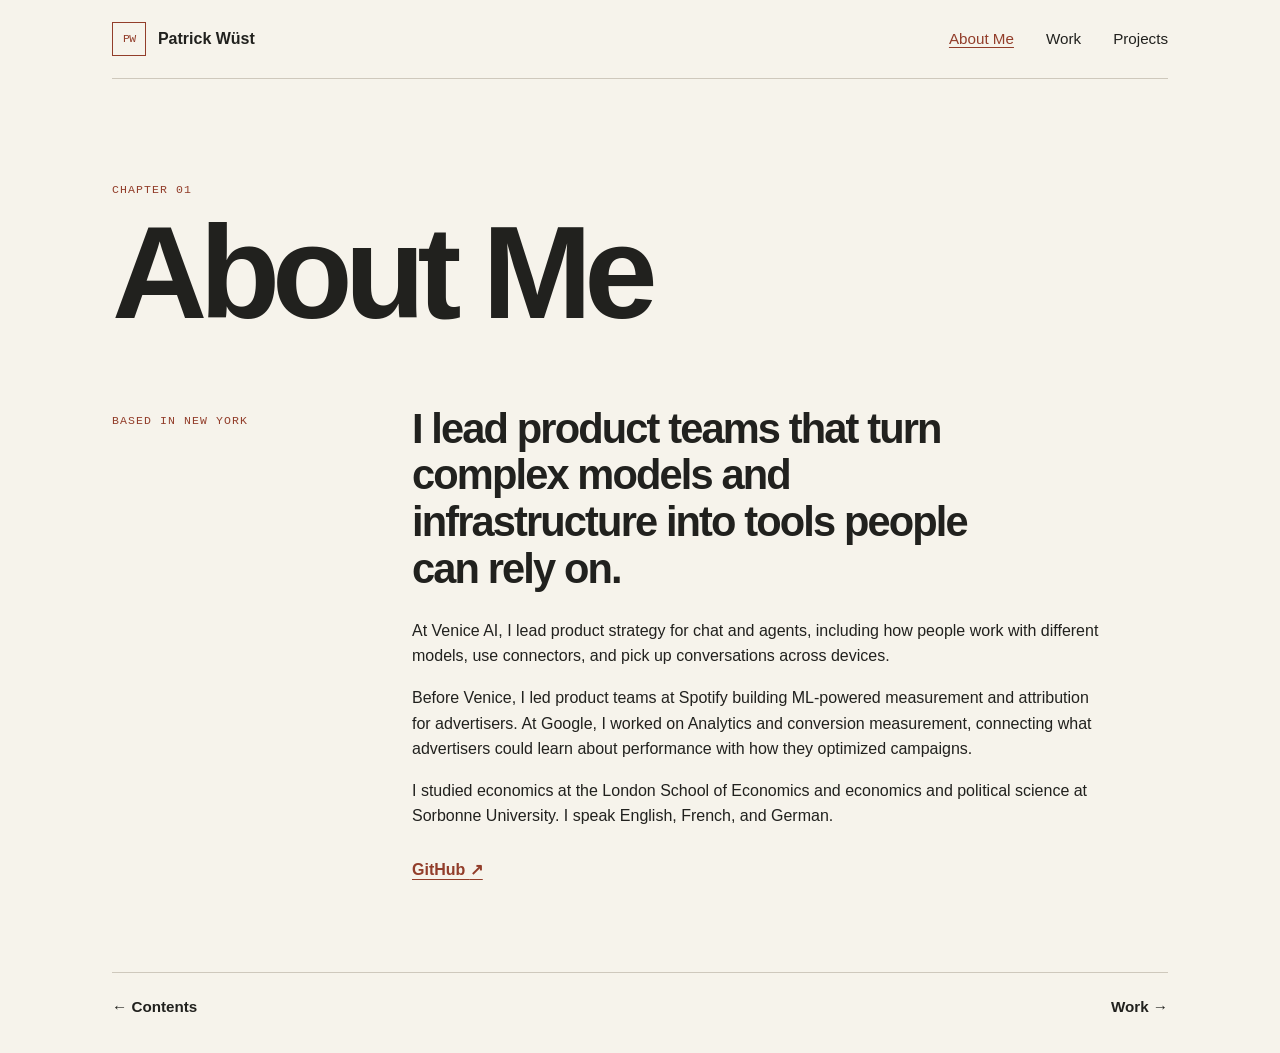
==== about.html @ 4e5ae0a1 "Publish Patrick Wüst portfolio" ====
<!doctype html>
<html lang="en">
<head>
  <meta charset="utf-8">
  <meta name="viewport" content="width=device-width, initial-scale=1">
  <meta name="description" content="About Patrick Wüst and his work across consumer AI, measurement, and analytics.">
  <title>About Me · Patrick Wüst</title>
  <link rel="stylesheet" href="styles.css">
</head>
<body>
  <a class="skip-link" href="#main">Skip to content</a>
  <header class="site-header frame">
    <a class="wordmark" href="index.html"><span class="monogram" aria-hidden="true">PW</span><span>Patrick Wüst</span></a>
    <nav class="primary-nav" aria-label="Primary">
      <a href="about.html" aria-current="page">About Me</a>
      <a href="work.html">Work</a>
      <a href="projects.html">Projects</a>
    </nav>
  </header>

  <main class="chapter frame" id="main" tabindex="-1">
    <header class="chapter-heading">
      <p class="label chapter-kicker">Chapter 01</p>
      <h1>About Me</h1>
    </header>

    <div class="editorial-row">
      <p class="label side-label">Based in New York</p>
      <div class="prose">
        <p class="lead">I lead product teams that turn complex models and infrastructure into tools people can rely on.</p>
        <p>At Venice AI, I lead product strategy for chat and agents, including how people work with different models, use connectors, and pick up conversations across devices.</p>
        <p>Before Venice, I led product teams at Spotify building ML-powered measurement and attribution for advertisers. At Google, I worked on Analytics and conversion measurement, connecting what advertisers could learn about performance with how they optimized campaigns.</p>
        <p>I studied economics at the London School of Economics and economics and political science at Sorbonne University. I speak English, French, and German.</p>
        <p class="profile-link"><a class="text-link" href="https://github.com/LaSiala3000">GitHub <span aria-hidden="true">↗</span></a></p>
      </div>
    </div>
  </main>

  <footer class="chapter-footer frame">
    <a href="index.html"><span aria-hidden="true">←</span> Contents</a>
    <a href="work.html">Work <span aria-hidden="true">→</span></a>
  </footer>
</body>
</html>
---- styles.css ----
:root {
  color-scheme: light;
  --paper: #f6f3eb;
  --ink: #21211e;
  --muted: #5d594f;
  --accent: #923d2a;
  --rule: #cec8bc;
  --sans: "Helvetica Neue", Helvetica, Arial, sans-serif;
  --mono: ui-monospace, "SFMono-Regular", Consolas, monospace;
}

*, *::before, *::after {
  box-sizing: border-box;
}

body {
  margin: 0;
  background: var(--paper);
  color: var(--ink);
  font: 1rem/1.6 var(--sans);
}

h1, h2, h3, p, ol, ul {
  margin: 0;
}

a {
  color: inherit;
  text-underline-offset: 0.22em;
}

a:focus-visible {
  outline: 2px solid var(--accent);
  outline-offset: 5px;
}

.skip-link {
  position: fixed;
  z-index: 1;
  inset: 0.75rem auto auto 0.75rem;
  padding: 0.6rem 1rem;
  transform: translateY(-200%);
  background: var(--ink);
  color: var(--paper);
}

.skip-link:focus {
  transform: none;
}

.frame {
  width: min(100% - 3rem, 66rem);
  margin-inline: auto;
}

.label {
  font: 0.72rem/1.55 var(--mono);
  letter-spacing: 0.095em;
  text-transform: uppercase;
}

.site-header {
  display: flex;
  align-items: center;
  justify-content: space-between;
  gap: 1rem 2rem;
  padding-block: 1.35rem;
  border-bottom: 1px solid var(--rule);
}

.wordmark {
  display: inline-flex;
  align-items: center;
  gap: 0.72rem;
  width: fit-content;
  font-weight: 700;
  text-decoration: none;
}

.monogram {
  display: inline-grid;
  place-items: center;
  width: 2.15rem;
  height: 2.15rem;
  border: 1px solid currentColor;
  color: var(--accent);
  font: 0.72rem/1 var(--mono);
  letter-spacing: -0.06em;
}

.primary-nav {
  display: flex;
  flex-wrap: wrap;
  gap: 0.5rem clamp(1rem, 3vw, 2rem);
  font-size: 0.95rem;
}

.primary-nav a,
.chapter-footer a {
  text-decoration: none;
}

.primary-nav a[aria-current="page"] {
  color: var(--accent);
  text-decoration: underline;
}

.primary-nav a:hover,
.chapter-footer a:hover,
a.wordmark:hover {
  color: var(--accent);
}

.cover {
  display: grid;
  grid-template-rows: auto 1fr;
  min-height: 100vh;
  min-height: 100svh;
}

.cover-header {
  color: var(--muted);
}

.location::before {
  display: inline-block;
  width: 0.35rem;
  height: 0.35rem;
  margin-inline-end: 0.55rem;
  border-radius: 50%;
  background: var(--accent);
  vertical-align: 0.12em;
  content: "";
}

.cover-main {
  align-self: center;
  width: min(100% - 3rem, 28.5rem);
  margin-inline: auto;
  padding-block: clamp(3rem, 8vh, 6rem) clamp(3.75rem, 12vh, 8rem);
}

.cover-intro {
  text-align: center;
}

.cover-intro h1 {
  font-size: clamp(4.4rem, 13vw, 8.2rem);
  font-weight: 700;
  line-height: 0.84;
  letter-spacing: -0.06em;
}

.cover-intro h1 span {
  display: block;
}

.cover-intro h1 span + span {
  margin-top: 0.09em;
}

.cover-intro p {
  max-width: 23rem;
  margin: 1.55rem auto 0;
  color: var(--muted);
  font-size: clamp(1rem, 2.6vw, 1.16rem);
  line-height: 1.45;
  text-wrap: balance;
}

.contents {
  margin-top: clamp(2.75rem, 7vh, 4.75rem);
}

.contents-label {
  margin-bottom: 0.55rem;
  color: var(--accent);
}

.contents ol {
  padding: 0;
  border-top: 1px solid var(--rule);
  list-style: none;
}

.contents li {
  border-bottom: 1px solid var(--rule);
}

.contents a {
  display: flex;
  align-items: baseline;
  gap: 0.85rem;
  padding: 0.65rem 0.1rem;
  font-size: clamp(1.15rem, 3vw, 1.4rem);
  font-weight: 600;
  letter-spacing: -0.025em;
  text-decoration: none;
}

.contents a:hover,
.contents a:focus-visible {
  color: var(--accent);
}

.leader {
  flex: 1;
  min-width: 1rem;
  border-bottom: 1px dotted var(--muted);
  opacity: 0.7;
}

.chapter-number {
  color: var(--accent);
  font: 0.79rem/1 var(--mono);
  letter-spacing: 0.06em;
}

.chapter {
  padding-block: clamp(3rem, 8vw, 6.75rem) clamp(3rem, 7vw, 6rem);
}

.chapter-heading {
  margin-bottom: clamp(2.25rem, 6vw, 4.5rem);
}

.chapter-kicker {
  margin-bottom: 0.85rem;
  color: var(--accent);
}

.chapter h1 {
  font-size: clamp(3.8rem, 10.5vw, 8.25rem);
  line-height: 0.92;
  letter-spacing: -0.06em;
}

.chapter-intro {
  max-width: 34rem;
  margin-top: 1.35rem;
  color: var(--muted);
  font-size: clamp(1.12rem, 2.4vw, 1.38rem);
  line-height: 1.45;
  text-wrap: pretty;
}

.editorial-row {
  display: grid;
  grid-template-columns: minmax(8rem, 1fr) minmax(0, 3fr);
  gap: 0.75rem clamp(1.2rem, 4vw, 3rem);
}

.side-label {
  padding-top: 0.4rem;
  color: var(--accent);
}

.prose,
.entry-body {
  max-width: 43rem;
}

.prose p + p {
  margin-top: 1rem;
}

.prose .lead {
  max-width: 27ch;
  margin-bottom: 1.6rem;
  font-size: clamp(1.65rem, 3.5vw, 2.6rem);
  font-weight: 600;
  line-height: 1.12;
  letter-spacing: -0.045em;
  text-wrap: pretty;
}

.prose .profile-link {
  margin-top: 1.75rem;
}

.text-link {
  color: var(--accent);
  font-weight: 600;
}

.text-link:hover {
  text-decoration-thickness: 2px;
}

.entry {
  padding-block: clamp(1.45rem, 4vw, 2.65rem);
  border-top: 1px solid var(--rule);
}

.entry-body h2 {
  font-size: clamp(1.85rem, 4vw, 3rem);
  line-height: 1.03;
  letter-spacing: -0.04em;
  text-wrap: pretty;
}

.role {
  margin-top: 0.5rem;
  font-weight: 600;
  line-height: 1.4;
}

.entry-body ul {
  margin-block: 0.95rem 1rem;
  padding-inline-start: 1.25rem;
}

.entry-body li + li {
  margin-top: 0.35rem;
}

.credentials {
  padding-block: 1.25rem;
}

.credentials p + p {
  margin-top: 0.75rem;
}

.project-index {
  display: flex;
  flex-wrap: wrap;
  gap: 0.6rem 1.5rem;
  margin-bottom: 1.4rem;
  color: var(--accent);
  font-weight: 600;
}

.project {
  scroll-margin-top: 1.4rem;
}

.project:target {
  border-top-color: var(--accent);
}

.project-number {
  margin-inline-end: 0.75rem;
}

.project-deck {
  margin-top: 0.6rem;
  color: var(--muted);
  font-size: 1.12rem;
  line-height: 1.4;
}

.project h3 {
  margin-top: 1.25rem;
  font-size: 1rem;
}

.project h3 + p {
  margin-top: 0.25rem;
}

.chapter-footer {
  display: flex;
  flex-wrap: wrap;
  justify-content: space-between;
  gap: 0.75rem 1rem;
  padding-block: 1.4rem 2.1rem;
  border-top: 1px solid var(--rule);
  font-size: 0.95rem;
  font-weight: 600;
}

@media (max-width: 39rem) {
  .frame,
  .cover-main {
    width: calc(100% - 2rem);
  }

  .site-header {
    flex-wrap: wrap;
    padding-block: 1rem;
  }

  .primary-nav {
    width: 100%;
  }

  .editorial-row {
    grid-template-columns: minmax(0, 1fr);
  }

  .side-label {
    padding-top: 0;
  }
}
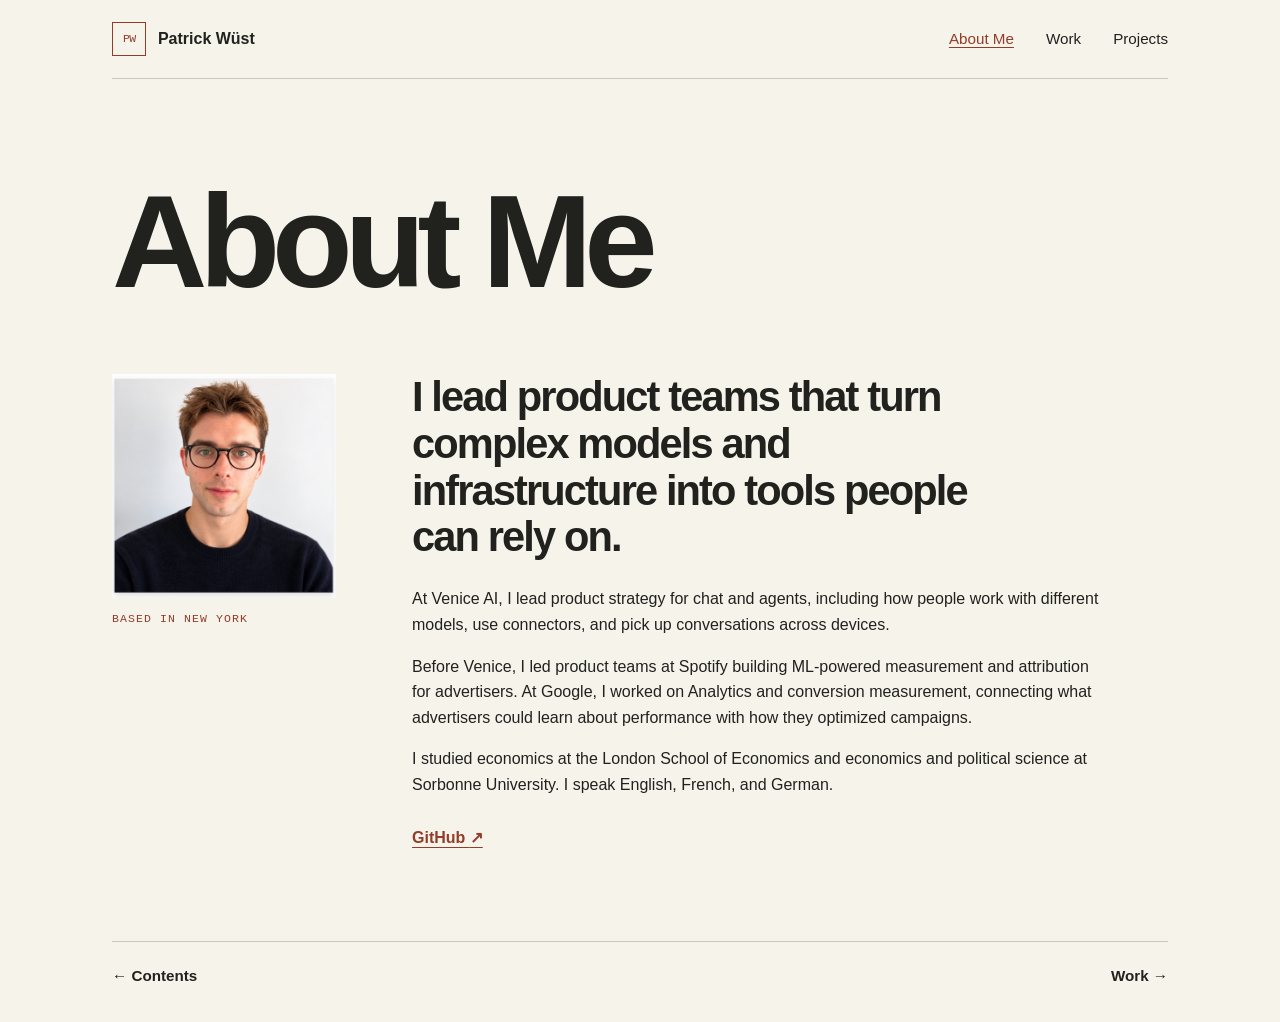
==== commit 7a558774: "Add portrait and remove chapter labels" ====
--- a/about.html
+++ b/about.html
@@ -20,12 +20,14 @@
 
   <main class="chapter frame" id="main" tabindex="-1">
     <header class="chapter-heading">
-      <p class="label chapter-kicker">Chapter 01</p>
       <h1>About Me</h1>
     </header>
 
     <div class="editorial-row">
-      <p class="label side-label">Based in New York</p>
+      <div class="about-sidebar">
+        <img class="about-portrait" src="portrait.png" width="512" height="512" alt="Portrait of Patrick Wüst">
+        <p class="label side-label">Based in New York</p>
+      </div>
       <div class="prose">
         <p class="lead">I lead product teams that turn complex models and infrastructure into tools people can rely on.</p>
         <p>At Venice AI, I lead product strategy for chat and agents, including how people work with different models, use connectors, and pick up conversations across devices.</p>
--- a/styles.css
+++ b/styles.css
@@ -224,11 +224,6 @@
   margin-bottom: clamp(2.25rem, 6vw, 4.5rem);
 }
 
-.chapter-kicker {
-  margin-bottom: 0.85rem;
-  color: var(--accent);
-}
-
 .chapter h1 {
   font-size: clamp(3.8rem, 10.5vw, 8.25rem);
   line-height: 0.92;
@@ -253,6 +248,17 @@
 .side-label {
   padding-top: 0.4rem;
   color: var(--accent);
+}
+
+.about-portrait {
+  display: block;
+  width: min(100%, 14rem);
+  height: auto;
+}
+
+.about-sidebar .side-label {
+  margin-top: 0.75rem;
+  padding-top: 0;
 }
 
 .prose,
@@ -389,6 +395,10 @@
     grid-template-columns: minmax(0, 1fr);
   }
 
+  .about-portrait {
+    width: min(100%, 10rem);
+  }
+
   .side-label {
     padding-top: 0;
   }
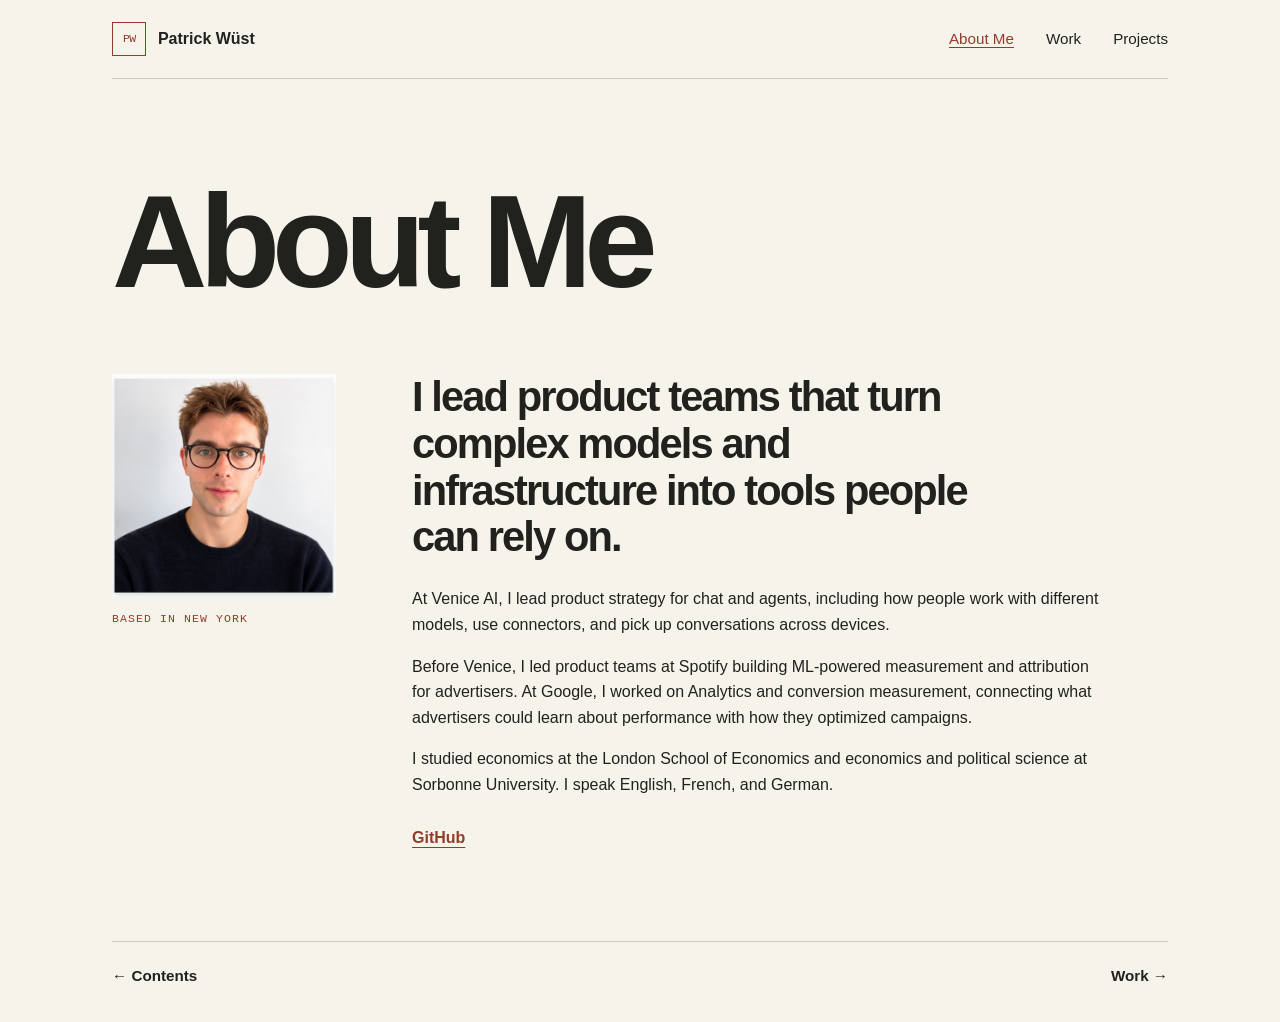
==== commit 99f334bc: "Remove the arrow from the GitHub link" ====
--- a/about.html
+++ b/about.html
@@ -33,7 +33,7 @@
         <p>At Venice AI, I lead product strategy for chat and agents, including how people work with different models, use connectors, and pick up conversations across devices.</p>
         <p>Before Venice, I led product teams at Spotify building ML-powered measurement and attribution for advertisers. At Google, I worked on Analytics and conversion measurement, connecting what advertisers could learn about performance with how they optimized campaigns.</p>
         <p>I studied economics at the London School of Economics and economics and political science at Sorbonne University. I speak English, French, and German.</p>
-        <p class="profile-link"><a class="text-link" href="https://github.com/LaSiala3000">GitHub <span aria-hidden="true">↗</span></a></p>
+        <p class="profile-link"><a class="text-link" href="https://github.com/LaSiala3000">GitHub</a></p>
       </div>
     </div>
   </main>
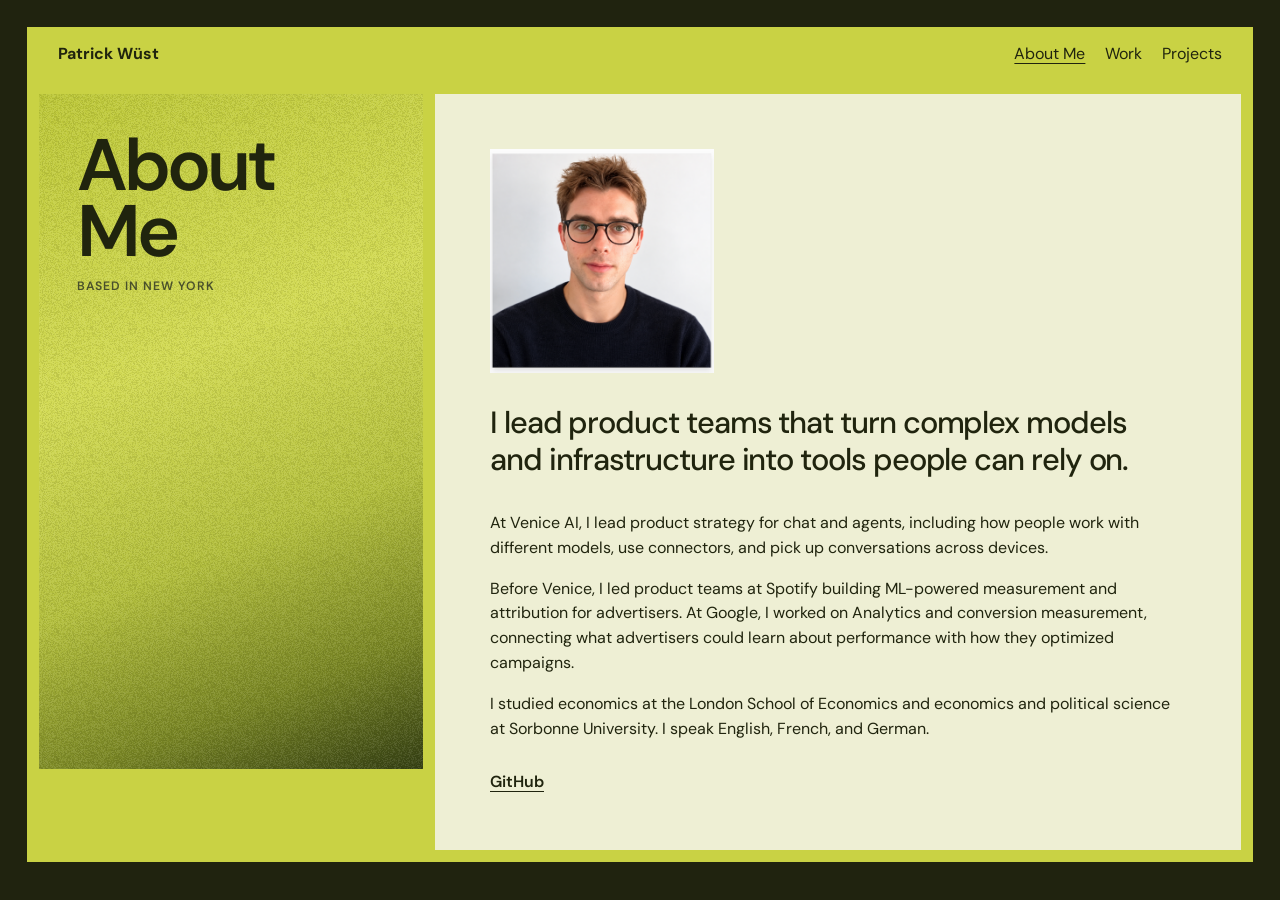
==== commit 29f46663: "Publish the chartreuse portfolio redesign" ====
--- a/about.html
+++ b/about.html
@@ -7,10 +7,10 @@
   <title>About Me · Patrick Wüst</title>
   <link rel="stylesheet" href="styles.css">
 </head>
-<body>
+<body class="interior">
   <a class="skip-link" href="#main">Skip to content</a>
-  <header class="site-header frame">
-    <a class="wordmark" href="index.html"><span class="monogram" aria-hidden="true">PW</span><span>Patrick Wüst</span></a>
+  <header class="site-header site-shell">
+    <a class="wordmark" href="index.html">Patrick Wüst</a>
     <nav class="primary-nav" aria-label="Primary">
       <a href="about.html" aria-current="page">About Me</a>
       <a href="work.html">Work</a>
@@ -18,17 +18,15 @@
     </nav>
   </header>
 
-  <main class="chapter frame" id="main" tabindex="-1">
-    <header class="chapter-heading">
+  <main class="page-layout site-shell" id="main" tabindex="-1">
+    <header class="page-panel about-panel field">
       <h1>About Me</h1>
+      <p class="location">Based in New York</p>
     </header>
 
-    <div class="editorial-row">
-      <div class="about-sidebar">
+    <div class="reading-panel">
+      <div class="reading-content prose">
         <img class="about-portrait" src="portrait.png" width="512" height="512" alt="Portrait of Patrick Wüst">
-        <p class="label side-label">Based in New York</p>
-      </div>
-      <div class="prose">
         <p class="lead">I lead product teams that turn complex models and infrastructure into tools people can rely on.</p>
         <p>At Venice AI, I lead product strategy for chat and agents, including how people work with different models, use connectors, and pick up conversations across devices.</p>
         <p>Before Venice, I led product teams at Spotify building ML-powered measurement and attribution for advertisers. At Google, I worked on Analytics and conversion measurement, connecting what advertisers could learn about performance with how they optimized campaigns.</p>
@@ -38,9 +36,5 @@
     </div>
   </main>
 
-  <footer class="chapter-footer frame">
-    <a href="index.html"><span aria-hidden="true">←</span> Contents</a>
-    <a href="work.html">Work <span aria-hidden="true">→</span></a>
-  </footer>
 </body>
 </html>
--- a/styles.css
+++ b/styles.css
@@ -1,12 +1,22 @@
+@font-face {
+  font-family: "DM Sans";
+  src: url("fonts/dm-sans.woff2") format("woff2");
+  font-style: normal;
+  font-weight: 400 700;
+  font-display: swap;
+}
+
 :root {
   color-scheme: light;
-  --paper: #f6f3eb;
-  --ink: #21211e;
-  --muted: #5d594f;
-  --accent: #923d2a;
-  --rule: #cec8bc;
-  --sans: "Helvetica Neue", Helvetica, Arial, sans-serif;
-  --mono: ui-monospace, "SFMono-Regular", Consolas, monospace;
+  --canvas: #20230f;
+  --chartreuse: #c9d244;
+  --paper: #eeefd4;
+  --ink: #20240e;
+  --muted: #49502b;
+  --rule: #acb179;
+  --sans: "DM Sans", "Helvetica Neue", Helvetica, Arial, sans-serif;
+  --gutter: clamp(0.65rem, 2.1vw, 2rem);
+  --panel-gap: clamp(0.45rem, 0.95vw, 0.85rem);
 }
 
 *, *::before, *::after {
@@ -15,12 +25,12 @@
 
 body {
   margin: 0;
-  background: var(--paper);
+  background: var(--canvas);
   color: var(--ink);
-  font: 1rem/1.6 var(--sans);
-}
-
-h1, h2, h3, p, ol, ul {
+  font: 1rem/1.55 var(--sans);
+}
+
+h1, h2, h3, p, ul {
   margin: 0;
 }
 
@@ -29,16 +39,20 @@
   text-underline-offset: 0.22em;
 }
 
+a:hover {
+  text-decoration-thickness: 2px;
+}
+
 a:focus-visible {
-  outline: 2px solid var(--accent);
-  outline-offset: 5px;
+  outline: 2px solid currentColor;
+  outline-offset: 4px;
 }
 
 .skip-link {
   position: fixed;
-  z-index: 1;
+  z-index: 2;
   inset: 0.75rem auto auto 0.75rem;
-  padding: 0.6rem 1rem;
+  padding: 0.65rem 1rem;
   transform: translateY(-200%);
   background: var(--ink);
   color: var(--paper);
@@ -48,305 +62,256 @@
   transform: none;
 }
 
-.frame {
-  width: min(100% - 3rem, 66rem);
+.site-shell {
+  width: min(calc(100% - 2 * var(--gutter)), 96rem);
   margin-inline: auto;
 }
 
+.field {
+  --field-angle: 105deg;
+  --field-edge: #354014;
+  background-color: var(--chartreuse);
+  background-image:
+    url("grain.png"),
+    linear-gradient(var(--field-angle), #bdc839 0%, #d3db54 38%, #b4c03e 64%, #798625 84%, var(--field-edge) 100%);
+}
+
+.field-reverse {
+  --field-angle: 285deg;
+}
+
+.cover-main {
+  display: grid;
+  grid-template-rows: minmax(19rem, 1.12fr) minmax(12rem, 1fr);
+  gap: var(--panel-gap);
+  min-height: calc(100vh - 2 * var(--gutter));
+  min-height: calc(100svh - 2 * var(--gutter));
+  margin-block: var(--gutter);
+  padding: var(--panel-gap);
+  background: var(--chartreuse);
+}
+
+.cover-intro {
+  display: flex;
+  flex-direction: column;
+  justify-content: space-between;
+  align-items: flex-start;
+  gap: 2rem;
+  padding: clamp(1.2rem, 4vw, 4.5rem);
+}
+
+.location,
 .label {
-  font: 0.72rem/1.55 var(--mono);
-  letter-spacing: 0.095em;
+  color: var(--muted);
+  font-size: 0.76rem;
+  font-weight: 600;
+  letter-spacing: 0.08em;
+  line-height: 1.4;
   text-transform: uppercase;
 }
 
+.cover-intro h1 {
+  font-size: clamp(2.9rem, 8vw, 7.8rem);
+  font-weight: 600;
+  letter-spacing: -0.055em;
+  line-height: 0.9;
+}
+
+.cover-role {
+  max-width: 34ch;
+  margin-top: clamp(0.75rem, 1.55vw, 1.35rem);
+  font-size: clamp(1rem, 1.6vw, 1.4rem);
+  line-height: 1.3;
+}
+
+.cover-nav {
+  display: flex;
+  flex-wrap: wrap;
+  align-content: flex-end;
+  justify-content: flex-end;
+  gap: 0.5rem clamp(1rem, 3.3vw, 4rem);
+  padding: clamp(1.2rem, 3.4vw, 4rem);
+}
+
+.cover-nav a {
+  display: inline-flex;
+  min-height: 2.75rem;
+  align-items: center;
+  font-size: clamp(1.06rem, 1.7vw, 1.6rem);
+  font-weight: 600;
+  letter-spacing: -0.025em;
+}
+
+.interior {
+  padding-block: var(--gutter);
+}
+
 .site-header {
   display: flex;
+  flex-wrap: wrap;
   align-items: center;
   justify-content: space-between;
-  gap: 1rem 2rem;
-  padding-block: 1.35rem;
-  border-bottom: 1px solid var(--rule);
-}
-
-.wordmark {
+  gap: 0.2rem 1.5rem;
+  padding: 0.35rem clamp(1rem, 2.4vw, 2.5rem);
+  background: var(--chartreuse);
+}
+
+.wordmark,
+.primary-nav a {
   display: inline-flex;
   align-items: center;
-  gap: 0.72rem;
-  width: fit-content;
+  min-height: 2.75rem;
+  text-decoration: none;
+}
+
+.wordmark {
   font-weight: 700;
-  text-decoration: none;
-}
-
-.monogram {
-  display: inline-grid;
-  place-items: center;
-  width: 2.15rem;
-  height: 2.15rem;
-  border: 1px solid currentColor;
-  color: var(--accent);
-  font: 0.72rem/1 var(--mono);
-  letter-spacing: -0.06em;
 }
 
 .primary-nav {
   display: flex;
   flex-wrap: wrap;
-  gap: 0.5rem clamp(1rem, 3vw, 2rem);
-  font-size: 0.95rem;
-}
-
-.primary-nav a,
-.chapter-footer a {
-  text-decoration: none;
-}
-
-.primary-nav a[aria-current="page"] {
-  color: var(--accent);
+  gap: 0 1.25rem;
+}
+
+.primary-nav a[aria-current="page"],
+.primary-nav a:hover,
+.wordmark:hover {
   text-decoration: underline;
 }
 
-.primary-nav a:hover,
-.chapter-footer a:hover,
-a.wordmark:hover {
-  color: var(--accent);
-}
-
-.cover {
+.page-layout {
   display: grid;
-  grid-template-rows: auto 1fr;
-  min-height: 100vh;
-  min-height: 100svh;
-}
-
-.cover-header {
-  color: var(--muted);
-}
-
-.location::before {
-  display: inline-block;
-  width: 0.35rem;
-  height: 0.35rem;
-  margin-inline-end: 0.55rem;
-  border-radius: 50%;
-  background: var(--accent);
-  vertical-align: 0.12em;
-  content: "";
-}
-
-.cover-main {
-  align-self: center;
-  width: min(100% - 3rem, 28.5rem);
-  margin-inline: auto;
-  padding-block: clamp(3rem, 8vh, 6rem) clamp(3.75rem, 12vh, 8rem);
-}
-
-.cover-intro {
-  text-align: center;
-}
-
-.cover-intro h1 {
-  font-size: clamp(4.4rem, 13vw, 8.2rem);
-  font-weight: 700;
-  line-height: 0.84;
-  letter-spacing: -0.06em;
-}
-
-.cover-intro h1 span {
-  display: block;
-}
-
-.cover-intro h1 span + span {
-  margin-top: 0.09em;
-}
-
-.cover-intro p {
-  max-width: 23rem;
-  margin: 1.55rem auto 0;
-  color: var(--muted);
-  font-size: clamp(1rem, 2.6vw, 1.16rem);
-  line-height: 1.45;
-  text-wrap: balance;
-}
-
-.contents {
-  margin-top: clamp(2.75rem, 7vh, 4.75rem);
-}
-
-.contents-label {
-  margin-bottom: 0.55rem;
-  color: var(--accent);
-}
-
-.contents ol {
-  padding: 0;
-  border-top: 1px solid var(--rule);
-  list-style: none;
-}
-
-.contents li {
-  border-bottom: 1px solid var(--rule);
-}
-
-.contents a {
-  display: flex;
-  align-items: baseline;
-  gap: 0.85rem;
-  padding: 0.65rem 0.1rem;
-  font-size: clamp(1.15rem, 3vw, 1.4rem);
-  font-weight: 600;
-  letter-spacing: -0.025em;
-  text-decoration: none;
-}
-
-.contents a:hover,
-.contents a:focus-visible {
-  color: var(--accent);
-}
-
-.leader {
-  flex: 1;
-  min-width: 1rem;
-  border-bottom: 1px dotted var(--muted);
-  opacity: 0.7;
-}
-
-.chapter-number {
-  color: var(--accent);
-  font: 0.79rem/1 var(--mono);
-  letter-spacing: 0.06em;
-}
-
-.chapter {
-  padding-block: clamp(3rem, 8vw, 6.75rem) clamp(3rem, 7vw, 6rem);
-}
-
-.chapter-heading {
-  margin-bottom: clamp(2.25rem, 6vw, 4.5rem);
-}
-
-.chapter h1 {
-  font-size: clamp(3.8rem, 10.5vw, 8.25rem);
-  line-height: 0.92;
-  letter-spacing: -0.06em;
-}
-
-.chapter-intro {
-  max-width: 34rem;
-  margin-top: 1.35rem;
-  color: var(--muted);
-  font-size: clamp(1.12rem, 2.4vw, 1.38rem);
-  line-height: 1.45;
-  text-wrap: pretty;
-}
-
-.editorial-row {
-  display: grid;
-  grid-template-columns: minmax(8rem, 1fr) minmax(0, 3fr);
-  gap: 0.75rem clamp(1.2rem, 4vw, 3rem);
-}
-
-.side-label {
-  padding-top: 0.4rem;
-  color: var(--accent);
+  grid-template-columns: minmax(14rem, 1fr) minmax(0, 2.1fr);
+  align-items: start;
+  gap: var(--panel-gap);
+  padding: var(--panel-gap);
+  background: var(--chartreuse);
+}
+
+.page-panel {
+  --field-angle: 158deg;
+  padding: clamp(1rem, 3vw, 3.5rem);
+  min-height: min(75svh, 46rem);
+}
+
+.page-panel h1 {
+  font-size: clamp(2.75rem, 5.7vw, 6.25rem);
+  font-weight: 600;
+  letter-spacing: -0.055em;
+  line-height: 0.91;
 }
 
 .about-portrait {
   display: block;
   width: min(100%, 14rem);
   height: auto;
-}
-
-.about-sidebar .side-label {
-  margin-top: 0.75rem;
-  padding-top: 0;
-}
-
-.prose,
-.entry-body {
-  max-width: 43rem;
+  margin-block-end: clamp(1.25rem, 2.5vw, 2rem);
+}
+
+.about-panel .location {
+  margin-top: 0.8rem;
+}
+
+.reading-panel {
+  min-width: 0;
+  min-height: min(75svh, 46rem);
+  padding: clamp(1.3rem, 4.3vw, 4.5rem);
+  background: var(--paper);
+}
+
+.reading-content,
+.reading-intro {
+  max-width: 63ch;
+}
+
+.reading-intro,
+.prose .lead {
+  margin-bottom: 2rem;
+  font-size: clamp(1.3rem, 2.4vw, 2rem);
+  font-weight: 500;
+  letter-spacing: -0.035em;
+  line-height: 1.2;
+  text-wrap: pretty;
 }
 
 .prose p + p {
   margin-top: 1rem;
 }
 
-.prose .lead {
-  max-width: 27ch;
-  margin-bottom: 1.6rem;
-  font-size: clamp(1.65rem, 3.5vw, 2.6rem);
-  font-weight: 600;
-  line-height: 1.12;
+.prose .profile-link {
+  margin-top: 1.8rem;
+}
+
+.text-link {
+  font-weight: 600;
+}
+
+.editorial-row {
+  display: grid;
+  gap: 0.55rem;
+}
+
+.entry {
+  padding-block: clamp(1.25rem, 3vw, 2.35rem);
+  border-top: 1px solid var(--rule);
+}
+
+.entry:last-child {
+  padding-bottom: 0;
+}
+
+.entry-body {
+  max-width: 67ch;
+}
+
+.entry-body h2 {
+  font-size: clamp(1.65rem, 3.05vw, 2.75rem);
+  font-weight: 600;
   letter-spacing: -0.045em;
+  line-height: 1.05;
   text-wrap: pretty;
 }
 
-.prose .profile-link {
-  margin-top: 1.75rem;
-}
-
-.text-link {
-  color: var(--accent);
-  font-weight: 600;
-}
-
-.text-link:hover {
-  text-decoration-thickness: 2px;
-}
-
-.entry {
-  padding-block: clamp(1.45rem, 4vw, 2.65rem);
-  border-top: 1px solid var(--rule);
-}
-
-.entry-body h2 {
-  font-size: clamp(1.85rem, 4vw, 3rem);
-  line-height: 1.03;
-  letter-spacing: -0.04em;
-  text-wrap: pretty;
-}
-
 .role {
-  margin-top: 0.5rem;
-  font-weight: 600;
-  line-height: 1.4;
+  margin-top: 0.45rem;
+  font-weight: 600;
+  line-height: 1.35;
 }
 
 .entry-body ul {
-  margin-block: 0.95rem 1rem;
-  padding-inline-start: 1.25rem;
+  margin-block: 0.9rem 0.95rem;
+  padding-inline-start: 1.15rem;
 }
 
 .entry-body li + li {
-  margin-top: 0.35rem;
-}
-
-.credentials {
-  padding-block: 1.25rem;
+  margin-top: 0.45rem;
 }
 
 .credentials p + p {
-  margin-top: 0.75rem;
+  margin-top: 0.7rem;
 }
 
 .project-index {
   display: flex;
   flex-wrap: wrap;
-  gap: 0.6rem 1.5rem;
-  margin-bottom: 1.4rem;
-  color: var(--accent);
+  gap: 0 1.15rem;
+  margin-top: 1.5rem;
+}
+
+.project-index a {
+  display: inline-flex;
+  align-items: center;
+  min-height: 2.75rem;
   font-weight: 600;
 }
 
 .project {
-  scroll-margin-top: 1.4rem;
+  scroll-margin-top: var(--gutter);
 }
 
 .project:target {
-  border-top-color: var(--accent);
-}
-
-.project-number {
-  margin-inline-end: 0.75rem;
+  border-top-color: var(--ink);
 }
 
 .project-deck {
@@ -357,7 +322,7 @@
 }
 
 .project h3 {
-  margin-top: 1.25rem;
+  margin-top: 1.2rem;
   font-size: 1rem;
 }
 
@@ -365,41 +330,58 @@
   margin-top: 0.25rem;
 }
 
-.chapter-footer {
-  display: flex;
-  flex-wrap: wrap;
-  justify-content: space-between;
-  gap: 0.75rem 1rem;
-  padding-block: 1.4rem 2.1rem;
-  border-top: 1px solid var(--rule);
-  font-size: 0.95rem;
-  font-weight: 600;
-}
-
-@media (max-width: 39rem) {
-  .frame,
+@media (min-width: 48.01rem) {
+  .page-panel {
+    position: sticky;
+    top: var(--gutter);
+  }
+}
+
+@media (max-width: 48rem) {
+  .page-layout {
+    grid-template-columns: minmax(0, 1fr);
+  }
+
+  .page-panel,
+  .reading-panel {
+    min-height: auto;
+  }
+
+  .page-panel {
+    --field-angle: 107deg;
+    padding-block: 1.55rem;
+  }
+
+  .about-portrait {
+    width: min(47%, 10rem);
+  }
+
+  .project-index {
+    margin-top: 0.6rem;
+  }
+}
+
+@media (max-width: 34rem) {
   .cover-main {
-    width: calc(100% - 2rem);
-  }
-
-  .site-header {
-    flex-wrap: wrap;
-    padding-block: 1rem;
+    grid-template-rows: minmax(17rem, 1.12fr) minmax(12rem, 1fr);
+  }
+
+  .cover-intro {
+    --field-angle: 130deg;
+  }
+
+  .cover-role {
+    max-width: 23ch;
+  }
+
+  .cover-nav {
+    flex-direction: column;
+    flex-wrap: nowrap;
+    align-items: flex-end;
+    gap: 0.1rem;
   }
 
   .primary-nav {
-    width: 100%;
-  }
-
-  .editorial-row {
-    grid-template-columns: minmax(0, 1fr);
-  }
-
-  .about-portrait {
-    width: min(100%, 10rem);
-  }
-
-  .side-label {
-    padding-top: 0;
-  }
-}
+    gap: 0 0.95rem;
+  }
+}
